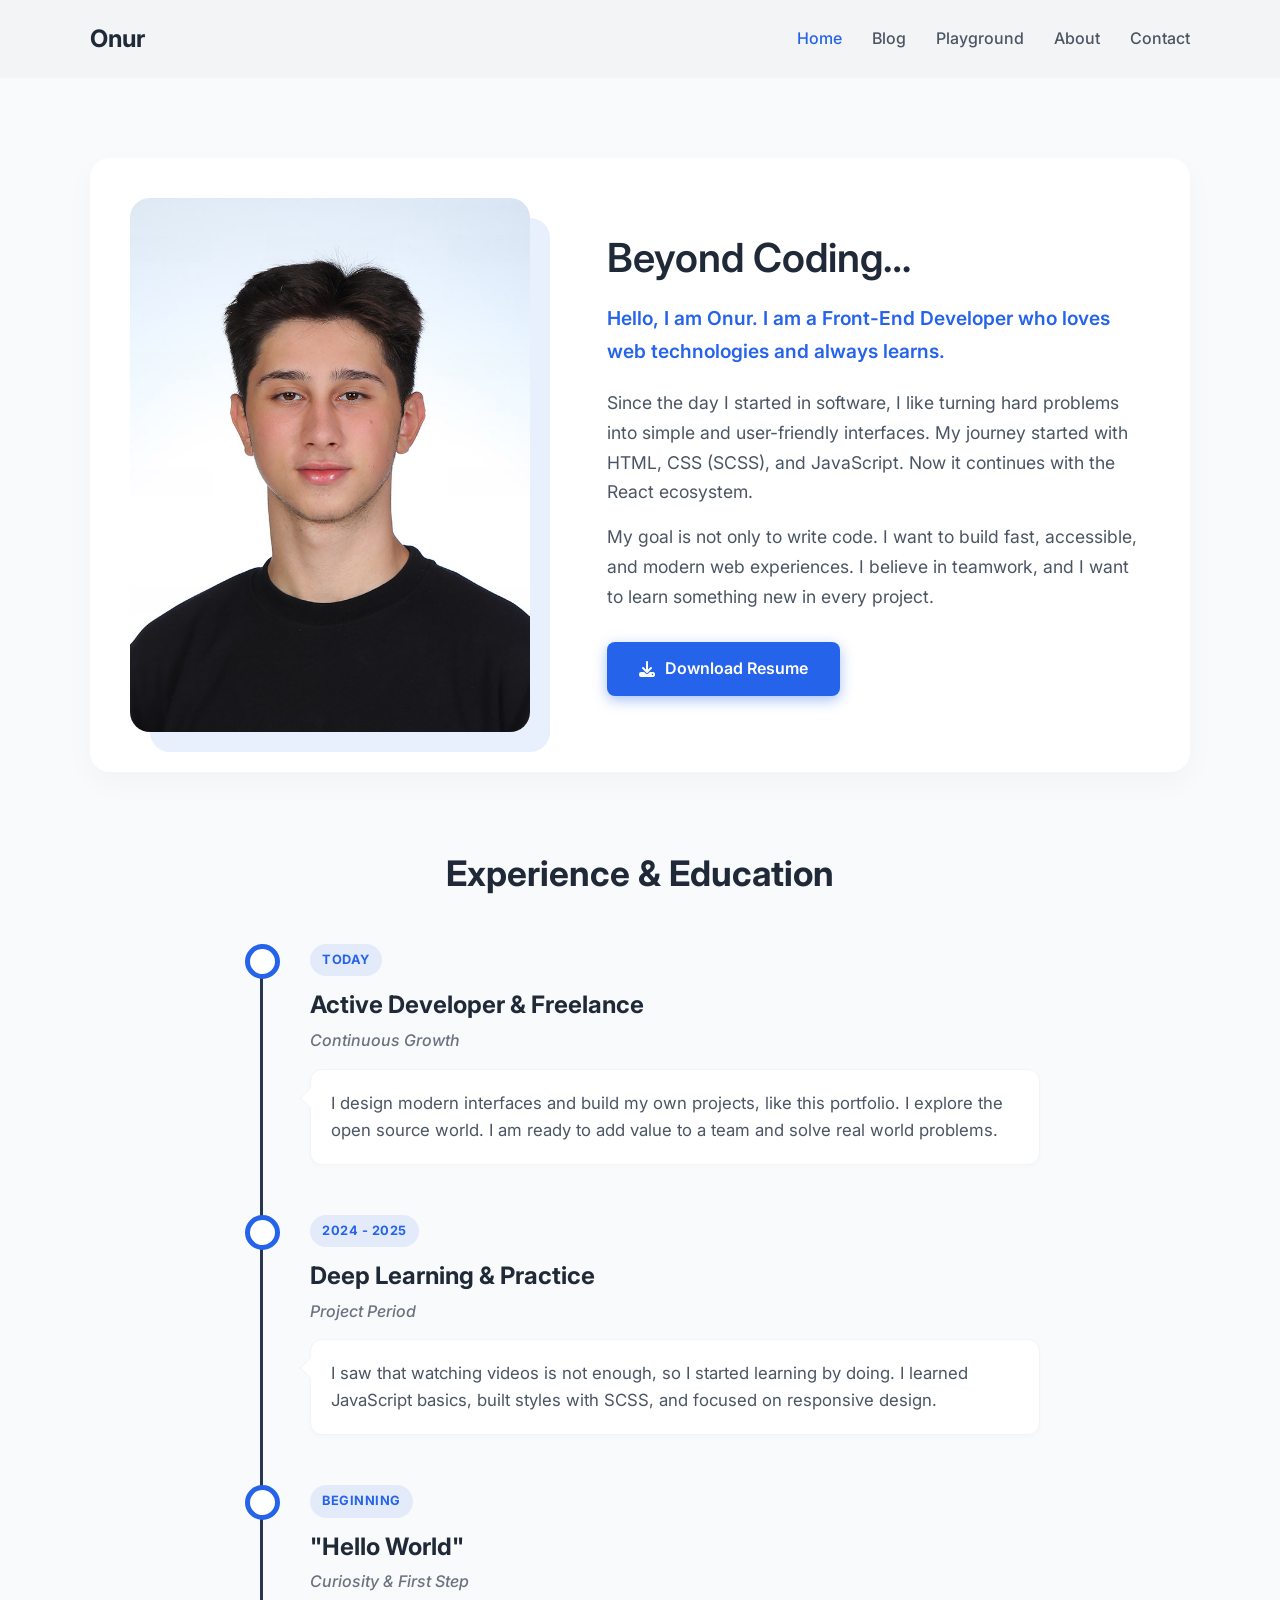
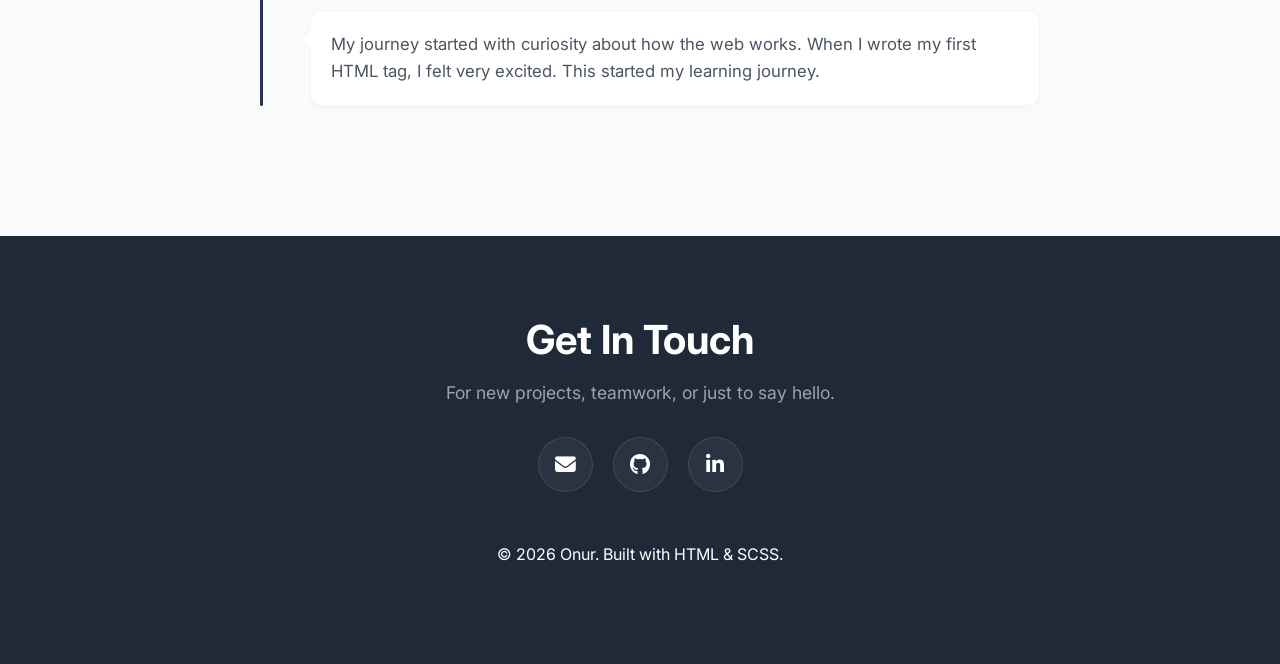
==== about.html @ 6a0124e7 "first commit" ====
<!DOCTYPE html>
<html lang="en">

<head>
    <meta charset="UTF-8" />
    <meta name="viewport" content="width=device-width, initial-scale=1.0" />
    <link rel="preconnect" href="https://fonts.googleapis.com" />
    <link rel="preconnect" href="https://fonts.gstatic.com" crossorigin />
    <link href="https://fonts.googleapis.com/css2?family=Inter:wght@300;400;600;700&display=swap" rel="stylesheet" />
    <link rel="stylesheet" href="https://cdnjs.cloudflare.com/ajax/libs/font-awesome/6.4.0/css/all.min.css" />
    <link rel="stylesheet" href="assets/css/style.css" />
    <title>About Me | Onur</title>
</head>

<body>
    <header class="header">
        <div class="container">
            <a href="#" class="logo">Onur</a>
            <nav class="navbar">
                <ul>
                    <li><a href="index.html" class="active">Home</a></li>
                    <li><a href="blog.html">Blog</a></li>
                    <li><a href="playground.html">Playground</a></li>
                    <li><a href="about.html">About</a></li>
                    <li><a href="contact.html">Contact</a></li>
                </ul>
            </nav>

            <div class="menu-toggle">
                <i class="fa-solid fa-bars"></i>
            </div>
        </div>
    </header>

    <section class="about-page">
        <div class="container">
            <div class="about-intro">
                <div class="about-img">
                    <img src="assets/images/meImages.jpeg" alt="Onur Profile">
                </div>
                <div class="about-bio">
                    <h1>Beyond Coding…</h1>
                    <p class="lead">Hello, I am Onur. I am a Front-End Developer who loves web technologies and always
                        learns.
                    </p>
                    <p>Since the day I started in software, I like turning hard problems into simple and user-friendly
                        interfaces.
                        My journey started with HTML, CSS (SCSS), and JavaScript. Now it continues with the React
                        ecosystem.
                    </p>
                    <p>My goal is not only to write code.
                        I want to build fast, accessible, and modern web experiences.
                        I believe in teamwork, and I want to learn something new in every project.</p>
                    <a href="#" class="btn btn-primary"><i class="fa-solid fa-download"></i> Download Resume</a>
                </div>
            </div>
        </div>

        <div class="timeline-section">
            <h2>Experience & Education</h2>
            <div class="timeline">
                <div class="timeline-item">
                    <span class="date">Today</span>
                    <h3>Active Developer & Freelance</h3>
                    <span class="company">Continuous Growth</span>
                    <p>
                        I design modern interfaces and build my own projects, like this portfolio.
                        I explore the open source world.
                        I am ready to add value to a team and solve real world problems.
                    </p>
                </div>
                <div class="timeline-item">
                    <span class="date">2024 - 2025</span>
                    <h3>Deep Learning & Practice</h3>
                    <span class="company">Project Period</span>
                    <p>
                        I saw that watching videos is not enough, so I started learning by doing.
                        I learned JavaScript basics, built styles with SCSS,
                        and focused on responsive design.
                    </p>
                </div>
                <div class="timeline-item">
                    <span class="date">Beginning</span>
                    <h3>"Hello World"</h3>
                    <span class="company">Curiosity & First Step</span>
                    <p>
                        My journey started with curiosity about how the web works.
                        When I wrote my first HTML tag, I felt very excited.
                        This started my learning journey.
                    </p>
                </div>
            </div>
        </div>
    </section>


    <footer class="footer">
        <div class="container">
            <div class="footer-content">
                <h2>Get In Touch</h2>
                <p>For new projects, teamwork, or just to say hello.</p>

                <div class="social-links">
                    <a href="mailto:onura6673@gmail.com" class="social-btn" aria-label="Email"><i
                            class="fa-solid fa-envelope"></i></a>
                    <a href="https://github.com/" target="_blank" class="social-btn" aria-label="GitHub"><i
                            class="fa-brands fa-github"></i></a>
                    <a href="https://linkedin.com/" target="_blank" class="social-btn" aria-label="LinkedIn"><i
                            class="fa-brands fa-linkedin-in"></i></a>
                </div>
            </div>

            <div class="copyright">
                <p>&copy; 2026 Onur. Built with HTML & SCSS.</p>
            </div>
        </div>
    </footer>

    <script type="module" src="assets/js/main.js"></script>
</body>

</html>
---- assets/css/style.css ----
* {
  margin: 0;
  padding: 0;
  -webkit-box-sizing: border-box;
          box-sizing: border-box;
}

html {
  scroll-behavior: smooth;
}

ul {
  list-style: none;
}

a {
  text-decoration: none;
  color: inherit;
}

img {
  max-width: 100%;
  display: block;
}

body {
  font-family: "Inter", sans-serif;
  color: #4B5563;
  background-color: #F3F4F6;
  line-height: 1.6;
}

h1, h2, h3 {
  color: #1F2937;
  font-weight: 700;
  line-height: 1.2;
  margin-bottom: 1rem;
}

p {
  margin-bottom: 1rem;
}

.container {
  max-width: 1140px;
  margin: 0 auto;
  padding: 0 20px;
  width: 100%;
}

.btn {
  display: inline-block;
  padding: 12px 30px;
  border-radius: 8px;
  font-weight: 600;
  -webkit-transition: all 0.3s ease;
  transition: all 0.3s ease;
  cursor: pointer;
  border: 2px solid transparent;
}

.btn-primary {
  background-color: #2563EB;
  color: #FFFFFF;
  -webkit-box-shadow: 0 4px 14px rgba(37, 99, 235, 0.4);
          box-shadow: 0 4px 14px rgba(37, 99, 235, 0.4);
}
.btn-primary:hover {
  background-color: rgb(18.5714285714, 76.1428571429, 202.4285714286);
  -webkit-transform: translateY(-2px);
          transform: translateY(-2px);
}

.btn-outline {
  background-color: transparent;
  border-color: #EA580C;
  color: #EA580C;
}
.btn-outline:hover {
  background-color: #EA580C;
  color: #FFFFFF;
}

.badge-container {
  display: -webkit-box;
  display: -ms-flexbox;
  display: flex;
  -ms-flex-wrap: wrap;
      flex-wrap: wrap;
  gap: 15px;
  margin-top: 20px;
}

.badge {
  display: -webkit-inline-box;
  display: -ms-inline-flexbox;
  display: inline-flex;
  -webkit-box-align: center;
      -ms-flex-align: center;
          align-items: center;
  gap: 8px;
  padding: 10px 20px;
  background-color: #FFFFFF;
  border: 1px solid #e5e7eb;
  border-radius: 50px;
  font-size: 0.9rem;
  font-weight: 600;
  color: #4B5563;
  -webkit-box-shadow: 0 2px 5px rgba(0, 0, 0, 0.05);
          box-shadow: 0 2px 5px rgba(0, 0, 0, 0.05);
  -webkit-transition: transofrm 0.2s;
  transition: transofrm 0.2s;
}
.badge i {
  font-size: 1.1rem;
}
.badge:hover {
  -webkit-transform: translateY(-3px);
          transform: translateY(-3px);
}

.card {
  background-color: #FFFFFF;
  border-radius: 12px;
  padding: 25px;
  -webkit-box-shadow: 0 4px 6px rgba(0, 0, 0, 0.05);
          box-shadow: 0 4px 6px rgba(0, 0, 0, 0.05);
  -webkit-transition: -webkit-transform 0.3s ease, -webkit-box-shadow 0.3s ease;
  transition: -webkit-transform 0.3s ease, -webkit-box-shadow 0.3s ease;
  transition: transform 0.3s ease, box-shadow 0.3s ease;
  transition: transform 0.3s ease, box-shadow 0.3s ease, -webkit-transform 0.3s ease, -webkit-box-shadow 0.3s ease;
  border: 1px solid #f3f4f6;
}
.card:hover {
  -webkit-transform: translateY(-5px);
          transform: translateY(-5px);
  -webkit-box-shadow: 0 10px 20px rgba(0, 0, 0, 0.1);
          box-shadow: 0 10px 20px rgba(0, 0, 0, 0.1);
}
.card h3 {
  font-size: 1.25rem;
  margin-bottom: 10px;
  color: #1F2937;
}
.card p {
  font-size: 0.95rem;
  color: #4B5563;
  margin-bottom: 20px;
  line-height: 1.5;
}
.card .card-footer {
  display: -webkit-box;
  display: -ms-flexbox;
  display: flex;
  -webkit-box-pack: justify;
      -ms-flex-pack: justify;
          justify-content: space-between;
  -webkit-box-align: center;
      -ms-flex-align: center;
          align-items: center;
  margin-top: 20px;
  border-top: 2px solid #f3f4f6;
  padding-top: 15px;
}
.card .card-footer .tech-stack {
  font-size: 0.85rem;
  color: #4B5563;
  font-weight: 600;
}
.card .card-footer .tech-stack i {
  margin-right: 5px;
  font-size: 1rem;
}
.card .card-footer .actions {
  display: -webkit-box;
  display: -ms-flexbox;
  display: flex;
  gap: 10px;
}

.header {
  padding: 20px 0;
  background-color: transparent;
  position: relative;
  z-index: 100;
}
.header .container {
  display: -webkit-box;
  display: -ms-flexbox;
  display: flex;
  -webkit-box-pack: justify;
      -ms-flex-pack: justify;
          justify-content: space-between;
  -webkit-box-align: center;
      -ms-flex-align: center;
          align-items: center;
}
.header .container .logo {
  font-size: 1.5rem;
  font-weight: bold;
  color: #1F2937;
  z-index: 101;
}
.header .container .navbar ul {
  display: -webkit-box;
  display: -ms-flexbox;
  display: flex;
  gap: 30px;
}
.header .container .navbar a {
  font-size: 1rem;
  font-weight: 500;
  color: #4B5563;
  -webkit-transition: color 0.3s;
  transition: color 0.3s;
}
.header .container .navbar a:hover, .header .container .navbar a.active {
  color: #2563EB;
}
.header .menu-toggle {
  display: none;
  cursor: pointer;
  font-size: 1.5rem;
  color: #1F2937;
  z-index: 101;
}
@media (max-width: 768px) {
  .header .menu-toggle {
    display: block;
  }
  .header .navbar ul {
    position: fixed;
    top: 0;
    right: -100%;
    width: 70%;
    height: 100vh;
    background-color: #FFFFFF;
    -webkit-box-orient: vertical;
    -webkit-box-direction: normal;
        -ms-flex-direction: column;
            flex-direction: column;
    -webkit-box-pack: center;
        -ms-flex-pack: center;
            justify-content: center;
    -webkit-box-align: center;
        -ms-flex-align: center;
            align-items: center;
    gap: 50px;
    gap: 50px;
    -webkit-box-shadow: -5px 0 15px rgba(0, 0, 0, 0.1);
            box-shadow: -5px 0 15px rgba(0, 0, 0, 0.1);
    -webkit-transition: right 0.4s ease;
    transition: right 0.4s ease;
    z-index: 99;
  }
  .header .navbar.active ul {
    right: 0;
  }
}

.hero {
  padding: 80px 0;
}
.hero .container {
  display: -webkit-box;
  display: -ms-flexbox;
  display: flex;
  -webkit-box-align: center;
      -ms-flex-align: center;
          align-items: center;
  -webkit-box-pack: justify;
      -ms-flex-pack: justify;
          justify-content: space-between;
  gap: 50px;
}
@media (max-width: 768px) {
  .hero .container {
    -webkit-box-orient: vertical;
    -webkit-box-direction: reverse;
        -ms-flex-direction: column-reverse;
            flex-direction: column-reverse;
    gap: 30px;
    padding-top: 40px;
  }
}
.hero .container .hero-content {
  -webkit-box-flex: 1;
      -ms-flex: 1;
          flex: 1;
}
.hero .container .hero-content h1 {
  font-size: 3rem;
  line-height: 1.2;
  margin-bottom: 20px;
  font-weight: 800;
}
.hero .container .hero-content h1 .text-gradient {
  background: -webkit-gradient(linear, left top, right top, from(#bc13fe), to(#00dbde));
  background: linear-gradient(to right, #bc13fe 0%, #00dbde 100%);
  -webkit-background-clip: text;
  background-clip: text;
  -webkit-text-fill-color: transparent;
  color: transparent;
  display: inline-block;
}
@media (max-width: 768px) {
  .hero .container .hero-content h1 {
    text-align: center;
  }
}
.hero .container .hero-content h1 .highlight {
  color: #2563EB;
  font-size: 0.7em;
  display: block;
}
.hero .container .hero-content .description {
  font-size: 1.1rem;
  color: #4B5563;
  margin-bottom: 30px;
  max-width: 500px;
}
@media (max-width: 768px) {
  .hero .container .hero-content .description {
    text-align: center;
  }
}
.hero .container .hero-content .hero-buttons {
  display: -webkit-box;
  display: -ms-flexbox;
  display: flex;
  gap: 20px;
}
@media (max-width: 768px) {
  .hero .container .hero-content .hero-buttons {
    -webkit-box-pack: center;
        -ms-flex-pack: center;
            justify-content: center;
  }
}
.hero .container .hero-image {
  -webkit-box-flex: 1;
      -ms-flex: 1;
          flex: 1;
}
.hero .container .hero-image img {
  width: 100%;
  max-width: 600px;
  -webkit-animation: float 3s ease-in-out infinite;
          animation: float 3s ease-in-out infinite;
}
@media (max-width: 768px) {
  .hero .container .hero-image {
    width: 80%;
    max-width: 400px;
  }
}

@-webkit-keyframes float {
  0% {
    -webkit-transform: translateY(0px);
            transform: translateY(0px);
  }
  50% {
    -webkit-transform: translateY(-20px);
            transform: translateY(-20px);
  }
  100% {
    -webkit-transform: translateY(0px);
            transform: translateY(0px);
  }
}

@keyframes float {
  0% {
    -webkit-transform: translateY(0px);
            transform: translateY(0px);
  }
  50% {
    -webkit-transform: translateY(-20px);
            transform: translateY(-20px);
  }
  100% {
    -webkit-transform: translateY(0px);
            transform: translateY(0px);
  }
}
.about {
  padding: 60px 0;
  background-color: #FFFFFF;
}
.about h2 {
  font-size: 2rem;
  margin-bottom: 20px;
}
.about .about-text {
  font-size: 1.1rem;
  color: #4B5563;
  max-width: 700px;
  margin-bottom: 30px;
}

.blog {
  padding: 60px 0;
}
.blog h2 {
  font-size: 2rem;
  margin-bottom: 40px;
  color: #1F2937;
}
.blog .blog-grid {
  display: grid;
  grid-template-columns: repeat(auto-fit, minmax(300px, 1fr));
  gap: 10px;
}
.blog .blog-grid .blog-footer {
  display: -webkit-box;
  display: -ms-flexbox;
  display: flex;
  -webkit-box-pack: justify;
      -ms-flex-pack: justify;
          justify-content: space-between;
  -webkit-box-align: center;
      -ms-flex-align: center;
          align-items: center;
  margin-top: 20px;
  padding-top: 15px;
  border-top: 1px solid #F3F4F6;
}
.blog .blog-grid .blog-footer .date-badge {
  font-size: 0.75;
  font-weight: 700;
  letter-spacing: 0.5;
  padding: 5px 15px;
  border-radius: 4px;
  color: #FFFFFF;
}
.blog .blog-grid .blog-footer .date-badge.cyan {
  background-image: linear-gradient(135deg, #2563EB 0%, #06B6D4 100%);
  -webkit-box-shadow: 0 4px 10px rgba(6, 182, 212, 0.3);
          box-shadow: 0 4px 10px rgba(6, 182, 212, 0.3);
}
.blog .blog-grid .blog-footer .date-badge.orange {
  background-image: linear-gradient(135deg, #F59E0B 0%, #EC4899 100%);
  -webkit-box-shadow: 0 4px 10px rgba(236, 72, 153, 0.3);
          box-shadow: 0 4px 10px rgba(236, 72, 153, 0.3);
}
.blog .blog-grid .blog-footer .date-badge.teal {
  background-image: linear-gradient(135deg, #10B981 0%, #3B82F6 100%);
  -webkit-box-shadow: 0 4px 10px rgba(16, 185, 129, 0.3);
          box-shadow: 0 4px 10px rgba(16, 185, 129, 0.3);
}
.blog .blog-grid .blog-footer .date-badge:hover {
  -webkit-filter: brightness(1.2);
          filter: brightness(1.2);
}
.blog .blog-grid .blog-footer .read-more {
  font-size: 0.9;
  font-weight: 600;
  color: #4B5563;
  display: -webkit-box;
  display: -ms-flexbox;
  display: flex;
  -webkit-box-align: center;
      -ms-flex-align: center;
          align-items: center;
  -webkit-transition: all 0.3 ease;
  transition: all 0.3 ease;
}
.blog .blog-grid .blog-footer .read-more i {
  margin-left: 6px;
  font-size: 0.8rem;
  -webkit-transition: -webkit-transform 0.3s ease;
  transition: -webkit-transform 0.3s ease;
  transition: transform 0.3s ease;
  transition: transform 0.3s ease, -webkit-transform 0.3s ease;
}
.blog .blog-grid .blog-footer .read-more:hover {
  color: #2563EB;
}
.blog .blog-grid .blog-footer .read-more:hover i {
  -webkit-transform: translateX(5px);
          transform: translateX(5px);
}
@media (max-width: 1044px) {
  .blog .blog-grid {
    grid-template-columns: 1fr;
    margin-right: 20px;
    margin-left: 20px;
  }
  .blog h2 {
    margin-left: 20px;
  }
}

.footer {
  background-color: #1F2937;
  color: #FFFFFF;
  padding: 80px 0;
  text-align: center;
  margin-top: auto;
}
.footer .footer-content {
  margin-bottom: 50px;
}
.footer .footer-content h2 {
  color: #FFFFFF;
  font-size: 2.5rem;
  margin-bottom: 15px;
}
.footer .footer-content p {
  color: #9ca3af;
  font-size: 1.1rem;
  max-width: 500px;
  margin: 0 auto 30px;
}
.footer .social-links {
  display: -webkit-box;
  display: -ms-flexbox;
  display: flex;
  -webkit-box-pack: center;
      -ms-flex-pack: center;
          justify-content: center;
  gap: 20px;
}
.footer .social-links .social-btn {
  display: -webkit-box;
  display: -ms-flexbox;
  display: flex;
  -webkit-box-pack: center;
      -ms-flex-pack: center;
          justify-content: center;
  -webkit-box-align: center;
      -ms-flex-align: center;
          align-items: center;
  width: 55px;
  height: 55px;
  background-color: rgba(255, 255, 255, 0.05);
  border-radius: 50%;
  color: #FFFFFF;
  font-size: 1.3rem;
  -webkit-transition: all 0.3s cubic-bezier(0.175, 0.885, 0.32, 1.275);
  transition: all 0.3s cubic-bezier(0.175, 0.885, 0.32, 1.275);
  border: 1px solid rgba(255, 255, 255, 0.1);
}
.footer .social-links .social-btn:hover {
  background-color: #FFFFFF;
  color: #1F2937;
  -webkit-transform: translateY(-5px) scale(1.1);
          transform: translateY(-5px) scale(1.1);
  -webkit-box-shadow: 0 10px 20px rgba(0, 0, 0, 0.2);
          box-shadow: 0 10px 20px rgba(0, 0, 0, 0.2);
}

.contact-page {
  padding: 80px 0;
  min-height: 80vh;
  display: -webkit-box;
  display: -ms-flexbox;
  display: flex;
  -webkit-box-align: center;
      -ms-flex-align: center;
          align-items: center;
}
.contact-page .container .contact-wrapper {
  display: -webkit-box;
  display: -ms-flexbox;
  display: flex;
  gap: 60px;
  background-color: #FFFFFF;
  padding: 50px;
  border-radius: 20px;
  -webkit-box-shadow: 0 10px 30px rgba(0, 0, 0, 0.05);
          box-shadow: 0 10px 30px rgba(0, 0, 0, 0.05);
}
@media (max-width: 768px) {
  .contact-page .container .contact-wrapper {
    -webkit-box-orient: vertical;
    -webkit-box-direction: normal;
        -ms-flex-direction: column;
            flex-direction: column;
    padding: 30px;
    gap: 40px;
  }
}
.contact-page .container .contact-wrapper .contact-info {
  -webkit-box-flex: 1;
      -ms-flex: 1;
          flex: 1;
}
.contact-page .container .contact-wrapper .contact-info h1 {
  font-size: 2.5rem;
  color: #1F2937;
  margin-bottom: 20px;
}
.contact-page .container .contact-wrapper .contact-info p {
  font-size: 1.1rem;
  color: #4B5563;
  margin-bottom: 40px;
}
.contact-page .container .contact-wrapper .contact-info .info-item {
  display: -webkit-box;
  display: -ms-flexbox;
  display: flex;
  -webkit-box-align: center;
      -ms-flex-align: center;
          align-items: center;
  gap: 15px;
  margin-bottom: 20px;
  font-weight: 600;
  color: #1F2937;
}
.contact-page .container .contact-wrapper .contact-info .info-item i {
  font-size: 1.2rem;
  color: #2563EB;
  width: 40px;
  height: 40px;
  background-color: rgba(37, 99, 235, 0.1);
  display: -webkit-box;
  display: -ms-flexbox;
  display: flex;
  -webkit-box-pack: center;
      -ms-flex-pack: center;
          justify-content: center;
  -webkit-box-align: center;
      -ms-flex-align: center;
          align-items: center;
  border-radius: 50%;
}
.contact-page .container .contact-wrapper .contact-form {
  -webkit-box-flex: 1.2;
      -ms-flex: 1.2;
          flex: 1.2;
}
.contact-page .container .contact-wrapper .contact-form .form-group {
  margin-bottom: 20px;
}
.contact-page .container .contact-wrapper .contact-form .form-group label {
  display: block;
  margin-bottom: 8px;
  color: #1F2937;
  font-size: 0.9rem;
  font-weight: 600;
}
.contact-page .container .contact-wrapper .contact-form .form-group input {
  width: 90%;
  padding: 12px 15px;
  border-radius: 8px;
  border: 2px solid #e5e7eb;
  font-family: "Inter", sans-serif;
  font-size: 1rem;
  -webkit-transition: all 0.3s ease;
  transition: all 0.3s ease;
  background-color: #f9fafb;
}
.contact-page .container .contact-wrapper .contact-form .form-group input:focus {
  border-color: #2563EB;
  outline: none;
  background-color: #FFFFFF;
}
.contact-page .container .contact-wrapper .contact-form .form-group textarea {
  max-width: 400px;
  border: 1px solid #e5e7eb;
  max-height: 200px;
  padding: 10px;
  font-family: "Inter", sans-serif;
  border-radius: 10px;
}
.contact-page .container .contact-wrapper .contact-form .button {
  width: 100%;
  -webkit-box-pack: center;
      -ms-flex-pack: center;
          justify-content: center;
}

.about-page {
  padding: 80px 0;
  background-color: #f9fafb;
}
.about-page .about-intro {
  display: -webkit-box;
  display: -ms-flexbox;
  display: flex;
  -webkit-box-align: center;
      -ms-flex-align: center;
          align-items: center;
  gap: 60px;
  margin-bottom: 80px;
  background-color: #FFFFFF;
  padding: 40px;
  border-radius: 20px;
  -webkit-box-shadow: 0 10px 30px rgba(0, 0, 0, 0.03);
          box-shadow: 0 10px 30px rgba(0, 0, 0, 0.03);
}
@media (max-width: 768px) {
  .about-page .about-intro {
    -webkit-box-orient: vertical;
    -webkit-box-direction: normal;
        -ms-flex-direction: column;
            flex-direction: column;
    text-align: center;
    gap: 30px;
    padding: 30px;
  }
}
.about-page .about-intro .about-img {
  -webkit-box-flex: 1;
      -ms-flex: 1;
          flex: 1;
}
.about-page .about-intro .about-img img {
  width: 100%;
  max-width: 400px;
  border-radius: 20px;
  -webkit-box-shadow: 20px 20px 0px rgba(37, 99, 235, 0.1);
          box-shadow: 20px 20px 0px rgba(37, 99, 235, 0.1);
  -webkit-transition: -webkit-transform 0.3s ease;
  transition: -webkit-transform 0.3s ease;
  transition: transform 0.3s ease;
  transition: transform 0.3s ease, -webkit-transform 0.3s ease;
}
.about-page .about-intro .about-img img:hover {
  -webkit-transform: scale(1.02);
          transform: scale(1.02);
}
.about-page .about-intro .about-bio {
  -webkit-box-flex: 1.3;
      -ms-flex: 1.3;
          flex: 1.3;
}
.about-page .about-intro .about-bio h1 {
  font-size: 2.5rem;
  margin-bottom: 20px;
  color: #1F2937;
  font-weight: 600;
}
.about-page .about-intro .about-bio .lead {
  font-size: 1.2rem;
  font-weight: 600;
  color: #2563EB;
  margin-bottom: 20px;
  display: block;
}
.about-page .about-intro .about-bio p {
  font-size: 1.1rem;
  line-height: 1.7;
  color: #4B5563;
  margin-bottom: 15px;
}
.about-page .about-intro .about-bio .btn {
  margin-top: 15px;
  display: -webkit-inline-box;
  display: -ms-inline-flexbox;
  display: inline-flex;
  -webkit-box-align: center;
      -ms-flex-align: center;
          align-items: center;
  gap: 10px;
}
.about-page .timeline-section {
  max-width: 800px;
  margin: 0 auto;
}
.about-page .timeline-section h2 {
  font-size: 2.2rem;
  margin-bottom: 50px;
  text-align: center;
  color: #1F2937;
  font-weight: 700;
}
.about-page .timeline-section .timeline {
  position: relative;
}
.about-page .timeline-section .timeline::after {
  content: "";
  position: absolute;
  width: 3px;
  background-color: #293652;
  top: 0;
  bottom: 0;
  left: 20px;
  border-radius: 3px;
}
.about-page .timeline-section .timeline .timeline-item {
  position: relative;
  padding-left: 70px;
  margin-bottom: 50px;
}
.about-page .timeline-section .timeline .timeline-item::before {
  content: "";
  position: absolute;
  left: 5px;
  top: 0px;
  width: 25px;
  height: 25px;
  border-radius: 50%;
  background-color: #FFFFFF;
  border: 5px solid #2563EB;
  z-index: 2;
  -webkit-transition: all 0.3s ease;
  transition: all 0.3s ease;
}
.about-page .timeline-section .timeline .timeline-item:hover::before {
  background-color: #2563EB;
  -webkit-box-shadow: 0 0 0 5px rgba(37, 99, 235, 0.2);
          box-shadow: 0 0 0 5px rgba(37, 99, 235, 0.2);
}
.about-page .timeline-section .timeline .timeline-item .date {
  display: inline-block;
  background-color: rgba(37, 99, 235, 0.1);
  color: #2563EB;
  padding: 6px 12px;
  border-radius: 20px;
  margin-bottom: 15px;
  font-size: 0.8rem;
  font-weight: 700;
  text-transform: uppercase;
  letter-spacing: 0.5px;
}
.about-page .timeline-section .timeline .timeline-item h3 {
  font-size: 1.5rem;
  margin-bottom: 8px;
  color: #1F2937;
  font-weight: 700;
}
.about-page .timeline-section .timeline .timeline-item .company {
  display: block;
  font-size: 1rem;
  color: #6b7280;
  font-weight: 500;
  margin-bottom: 15px;
  font-style: italic;
}
.about-page .timeline-section .timeline .timeline-item p {
  color: #4B5563;
  font-size: 1.05rem;
  line-height: 1.6;
  background-color: #FFFFFF;
  padding: 20px;
  border-radius: 12px;
  border: 1px solid #f3f4f6;
  -webkit-box-shadow: 0 2px 5px rgba(0, 0, 0, 0.02);
          box-shadow: 0 2px 5px rgba(0, 0, 0, 0.02);
  position: relative;
}
.about-page .timeline-section .timeline .timeline-item p::after {
  content: "";
  position: absolute;
  top: 20px;
  left: -8px;
  width: 15px;
  height: 15px;
  background-color: #FFFFFF;
  border-left: 1px solid #f3f4f6;
  border-bottom: 1px solid #f3f4f6;
  -webkit-transform: rotate(45deg);
          transform: rotate(45deg);
}
@media (max-width: 815px) {
  .about-page .timeline-section .timeline .timeline-item p {
    margin-right: 10px;
  }
}

.blog-details {
  padding-bottom: 50px;
}
.blog-details .post-header {
  background-color: #f9fafb;
  padding: 60px 0;
  text-align: center;
  margin-bottom: 50px;
  border-bottom: 1px solid #35373b;
}
.blog-details .post-header .container .date-badge {
  display: inline-block;
  font-size: 0.75rem;
  font-weight: 800;
  text-transform: uppercase;
  letter-spacing: 1px;
  padding: 6px 14px;
  border-radius: 20px;
  color: #FFFFFF;
  margin-bottom: 20px;
  -webkit-box-shadow: 0 4px 10px rgba(0, 0, 0, 0.1);
          box-shadow: 0 4px 10px rgba(0, 0, 0, 0.1);
}
.blog-details .post-header .container .date-badge.cyan {
  background-image: linear-gradient(135deg, #2563EB 0%, #06B6D4 100%);
}
.blog-details .post-header .container .date-badge.orange {
  background-image: linear-gradient(135deg, #F59E0B 0%, #EC4899 100%);
}
.blog-details .post-header .container .date-badge.teal {
  background-image: linear-gradient(135deg, #10B981 0%, #3B82F6 100%);
}
.blog-details .post-header .container h1 {
  font-size: 2.5rem;
  color: #1F2937;
  max-width: 800px;
  margin: 0 auto 15px;
  line-height: 1.3;
  font-weight: 800;
}
@media (max-width: 576px) {
  .blog-details .post-header .container h1 {
    font-size: 1.8rem;
  }
}
.blog-details .post-header .container .meta-info {
  color: #6b7280;
  font-size: 0.95rem;
}
.blog-details .post-header .container .meta-info span {
  margin: 0 10px;
}
.blog-details .post-header .container .meta-info span i {
  margin-right: 6px;
  color: #2563EB;
}
.blog-details .post-body {
  max-width: 750px;
  margin: 0 auto;
}
.blog-details .post-body .featured-image {
  width: 100%;
  height: auto;
  max-height: 300px;
  -o-object-fit: contain;
     object-fit: contain;
  background-color: #fff0f6;
  border-radius: 16px;
  margin-bottom: 40px;
  padding: 20px;
  border: 1px solid #fce7f3;
}
.blog-details .post-body p {
  font-size: 1.15rem;
  line-height: 1.8;
  color: #4B5563;
  margin-bottom: 25px;
}
.blog-details .post-body p.lead {
  font-size: 1.35rem;
  font-weight: 500;
  color: #1F2937;
  margin-bottom: 35px;
}
.blog-details .post-body h2 {
  font-size: 1.8rem;
  color: #1F2937;
  margin-top: 50px;
  margin-bottom: 20px;
  font-weight: 700;
}
.blog-details .post-body h3 {
  font-size: 1.4rem;
  color: #1F2937;
  margin-top: 40px;
  margin-bottom: 15px;
  font-weight: 600;
}
.blog-details .post-body .code-block {
  background-color: #1e293b;
  border-radius: 12px;
  margin: 30px 0;
  overflow: hidden;
  border: 1px solid #334155;
  -webkit-box-shadow: 0 10px 25px rgba(0, 0, 0, 0.15);
          box-shadow: 0 10px 25px rgba(0, 0, 0, 0.15);
}
.blog-details .post-body .code-block .code-header {
  background-color: #0f172a;
  color: #94a3b8;
  padding: 12px 20px;
  font-size: 0.85rem;
  font-family: "Fira Code", monospace;
  border-bottom: 1px solid #334155;
  font-weight: 600;
  display: -webkit-box;
  display: -ms-flexbox;
  display: flex;
  -webkit-box-align: center;
      -ms-flex-align: center;
          align-items: center;
}
.blog-details .post-body .code-block::before {
  content: "SCSS";
  display: inline-block;
  background-color: #cf649a;
  color: white;
  font-size: 0.7rem;
  padding: 3px 7px;
  border-radius: 4px;
  margin: 8px 8px;
}
.blog-details .post-body .code-block .code-content {
  padding: 25px;
  overflow-x: hidden;
}
.blog-details .post-body .code-block .code-content p {
  color: #e2e8f0;
  margin: 0;
  font-family: "Fira Code", monospace;
  font-size: 0.95rem;
  line-height: 1.7;
  white-space: nowrap;
}
.blog-details .post-body .code-block .code-content .comment {
  color: #6a9955;
  font-style: italic;
}
.blog-details .post-body .code-block .code-content .variable {
  color: #9cdcfe;
}
.blog-details .post-body .code-block .code-content .hex {
  color: #ce9178;
}
.blog-details .post-body .code-block .code-content .selector {
  color: #d7ba7d;
}
.blog-details .post-body .code-block .code-content .property {
  color: #9cdcfe;
}
.blog-details .post-body blockquote {
  background-color: rgba(37, 99, 235, 0.05);
  border-left: 5px solid #2563EB;
  margin: 40px 0;
  padding: 30px;
  font-size: 1.25rem;
  font-style: italic;
  color: #1F2937;
  border-radius: 0 12px 12px 0;
}
.blog-details .post-body .post-footer {
  margin-top: 60px;
  padding-top: 30px;
  border-top: 1px solid #e5e7eb;
}
.blog-details .post-body .post-footer .btn-back {
  display: -webkit-inline-box;
  display: -ms-inline-flexbox;
  display: inline-flex;
  -webkit-box-align: center;
      -ms-flex-align: center;
          align-items: center;
  gap: 10px;
  font-weight: 600;
  color: #4B5563;
  -webkit-transition: color 0.3s;
  transition: color 0.3s;
}
.blog-details .post-body .post-footer .btn-back:hover {
  color: #2563EB;
}
.blog-details .post-body .post-footer .btn-back:hover i {
  -webkit-transform: translateX(-5px);
          transform: translateX(-5px);
}
.blog-details .post-body .post-footer .btn-back i {
  -webkit-transition: -webkit-transform 0.3s;
  transition: -webkit-transform 0.3s;
  transition: transform 0.3s;
  transition: transform 0.3s, -webkit-transform 0.3s;
}

.pg-playground-container {
  max-width: 1000px;
  margin: 80px auto;
  padding: 0 20px;
  text-align: center;
  font-family: sans-serif;
}
.pg-playground-container .pg-title {
  font-size: 2.5rem;
  color: #2c3e50;
  margin-bottom: 10px;
  font-weight: 800;
  border: none;
}
.pg-playground-container .pg-description {
  color: #7f8c8d;
  margin-bottom: 40px;
}

.pg-game-board {
  display: grid;
  grid-template-columns: repeat(4, 1fr);
  gap: 15px;
  max-width: 600px;
  margin: 0 auto;
  -webkit-perspective: 1000px;
          perspective: 1000px;
}
@media (max-width: 500px) {
  .pg-game-board {
    grid-template-columns: repeat(3, 1fr);
  }
}

.pg-card {
  height: 140px;
  position: relative;
  cursor: pointer;
  -webkit-transform-style: preserve-3d;
          transform-style: preserve-3d;
  -webkit-transition: -webkit-transform 0.6s cubic-bezier(0.4, 0, 0.2, 1);
  transition: -webkit-transform 0.6s cubic-bezier(0.4, 0, 0.2, 1);
  transition: transform 0.6s cubic-bezier(0.4, 0, 0.2, 1);
  transition: transform 0.6s cubic-bezier(0.4, 0, 0.2, 1), -webkit-transform 0.6s cubic-bezier(0.4, 0, 0.2, 1);
  background: transparent !important;
  border: none !important;
  -webkit-box-shadow: none !important;
          box-shadow: none !important;
  padding: 0 !important;
}
.pg-card.is-flipped {
  -webkit-transform: rotateY(180deg);
          transform: rotateY(180deg);
}
.pg-card .pg-card-front,
.pg-card .pg-card-back {
  position: absolute;
  width: 100%;
  height: 100%;
  -webkit-backface-visibility: hidden;
          backface-visibility: hidden;
  display: -webkit-box;
  display: -ms-flexbox;
  display: flex;
  -webkit-box-align: center;
      -ms-flex-align: center;
          align-items: center;
  -webkit-box-pack: center;
      -ms-flex-pack: center;
          justify-content: center;
  border-radius: 12px;
  -webkit-box-shadow: 0 4px 10px rgba(0, 0, 0, 0.1);
          box-shadow: 0 4px 10px rgba(0, 0, 0, 0.1);
}
.pg-card .pg-card-front {
  background-color: #ffffff;
  color: #3498db;
  -webkit-transform: rotateY(180deg);
          transform: rotateY(180deg);
  font-size: 2.5rem;
  border: 2px solid #3498db;
}
.pg-card .pg-card-back {
  background-color: #2c3e50;
  color: #ffffff;
  font-size: 2rem;
  background-image: linear-gradient(135deg, #2c3e50 0%, rgb(64.5451612903, 90.95, 117.3548387097) 100%);
}
.pg-card .pg-card-back::after {
  content: "?";
  opacity: 0.3;
}

.pg-game-info {
  margin-top: 40px;
  display: -webkit-box;
  display: -ms-flexbox;
  display: flex;
  -webkit-box-orient: vertical;
  -webkit-box-direction: normal;
      -ms-flex-direction: column;
          flex-direction: column;
  -webkit-box-align: center;
      -ms-flex-align: center;
          align-items: center;
  gap: 20px;
}
.pg-game-info #pg-lives-display {
  font-size: 1.4rem;
  font-weight: bold;
  color: #2c3e50;
  padding: 10px 25px;
  background: rgb(234.7, 244.7, 251.4);
  border-radius: 50px;
  border: 2px solid #3498db;
}
.pg-game-info #pg-reset-button {
  padding: 12px 30px;
  background-color: #e74c3c;
  color: white;
  border: none;
  border-radius: 50px;
  font-weight: bold;
  cursor: pointer;
  text-transform: uppercase;
  -webkit-transition: 0.3s;
  transition: 0.3s;
}
.pg-game-info #pg-reset-button:hover {
  background-color: rgb(220.2431506849, 45.1780821918, 27.1068493151);
  -webkit-transform: translateY(-2px);
          transform: translateY(-2px);
}/*# sourceMappingURL=style.css.map */
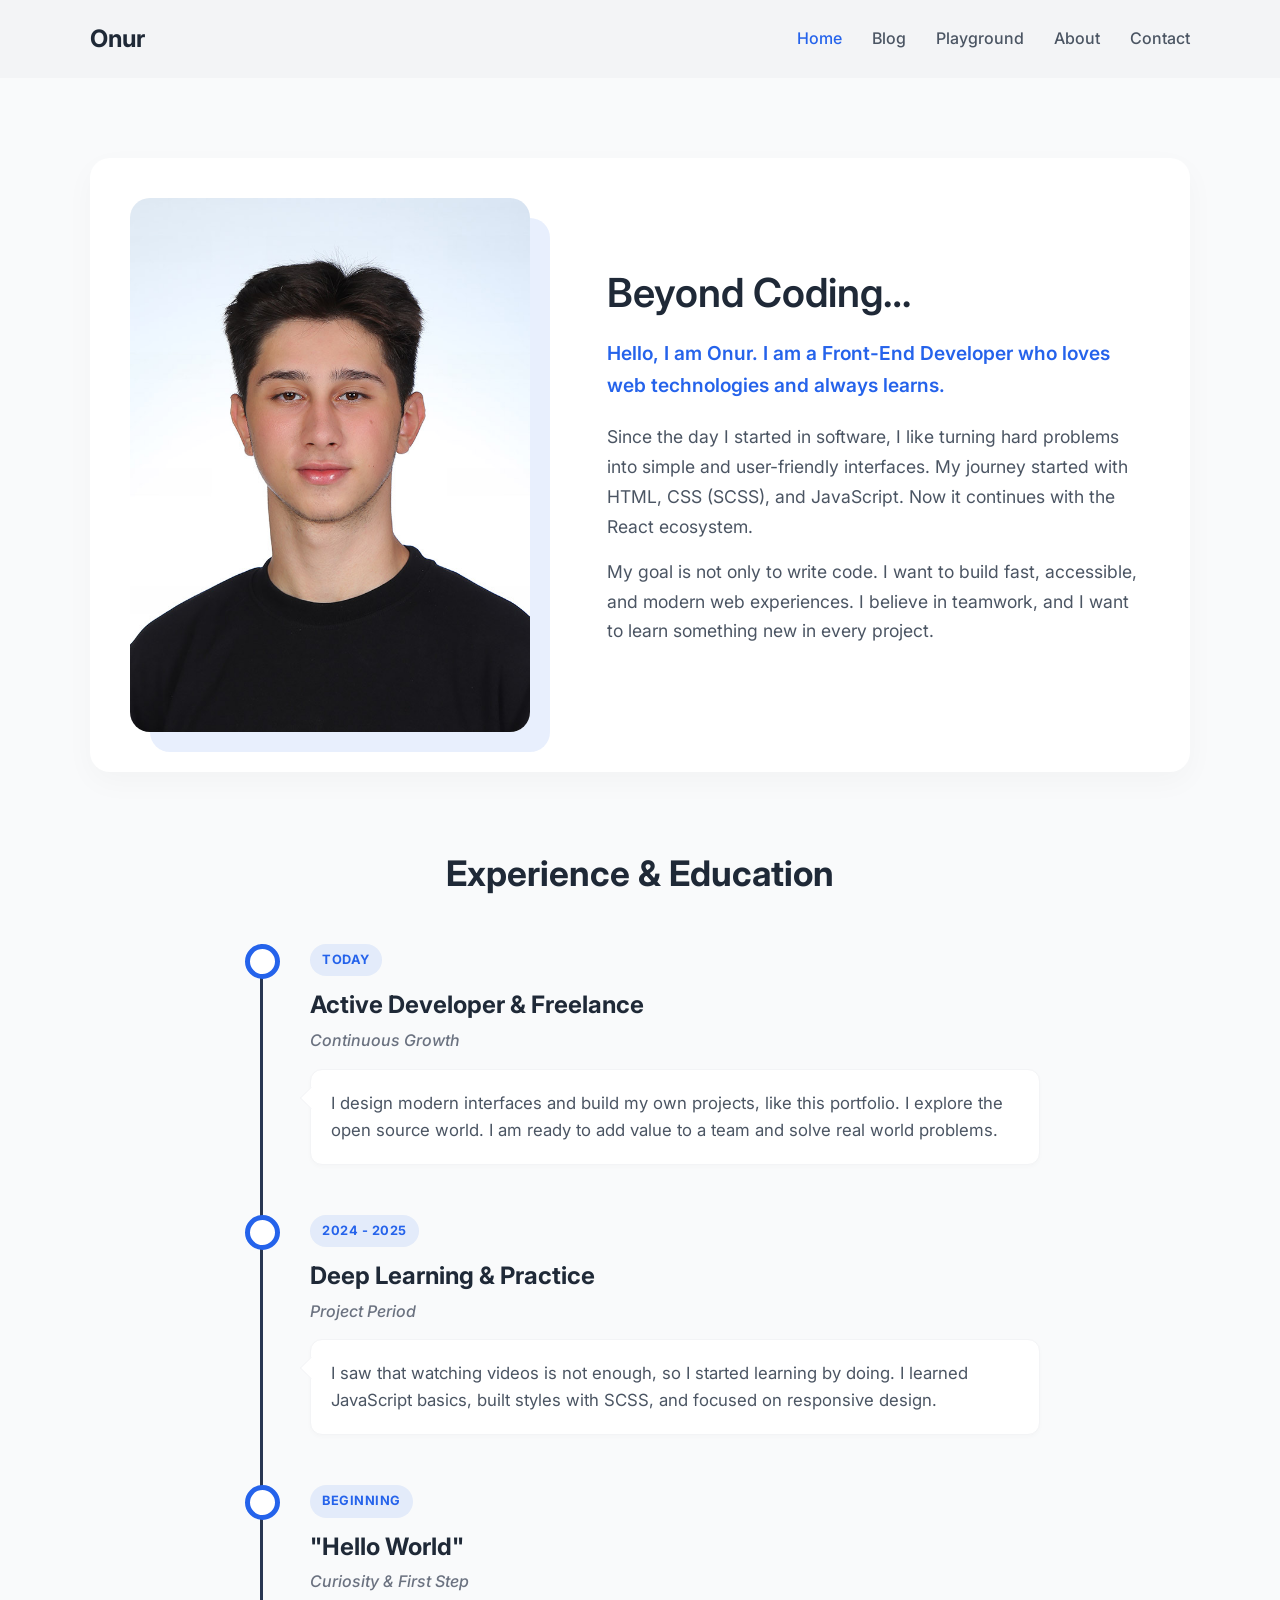
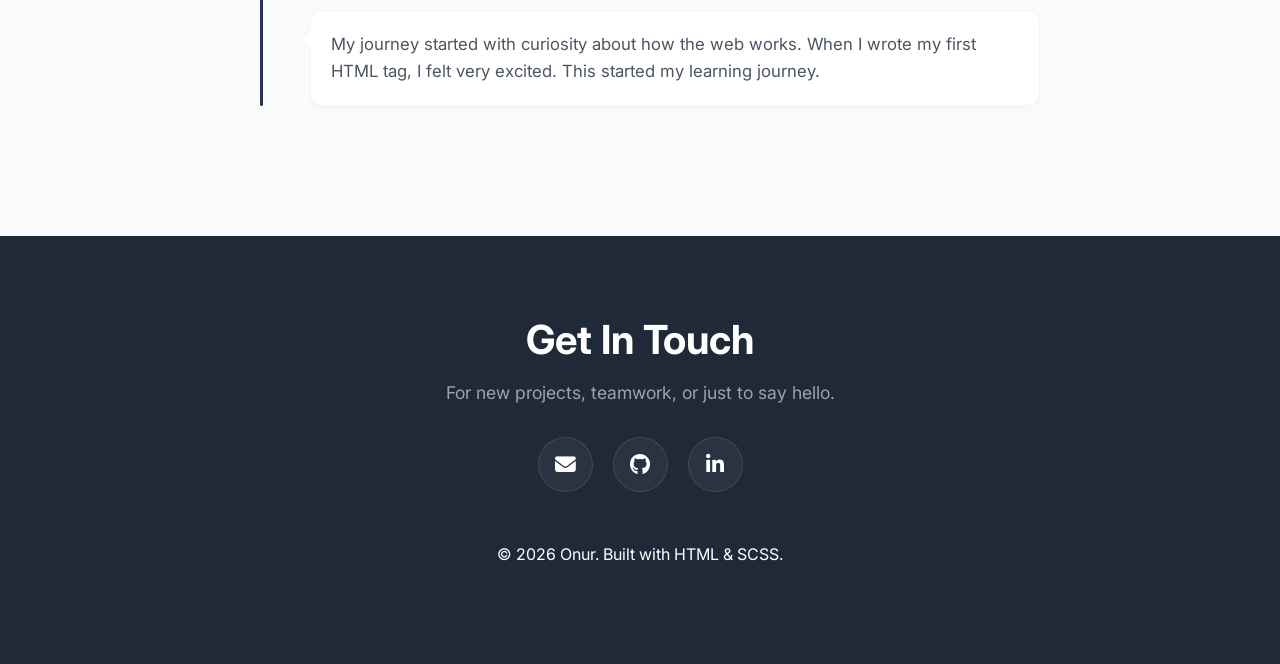
==== commit cfe96d58: "refactor: improve project structure" ====
--- a/about.html
+++ b/about.html
@@ -4,25 +4,29 @@
 <head>
     <meta charset="UTF-8" />
     <meta name="viewport" content="width=device-width, initial-scale=1.0" />
+    <link rel="icon" href="/favicon.ico?v=1">
+    <link rel="icon" type="image/png" sizes="32x32" href="/favicon-32x32.png?v=1">
+    <link rel="icon" type="image/png" sizes="16x16" href="/favicon-16x16.png?v=1">
+    <link rel="apple-touch-icon" sizes="180x180" href="/apple-touch-icon.png">
     <link rel="preconnect" href="https://fonts.googleapis.com" />
     <link rel="preconnect" href="https://fonts.gstatic.com" crossorigin />
     <link href="https://fonts.googleapis.com/css2?family=Inter:wght@300;400;600;700&display=swap" rel="stylesheet" />
     <link rel="stylesheet" href="https://cdnjs.cloudflare.com/ajax/libs/font-awesome/6.4.0/css/all.min.css" />
     <link rel="stylesheet" href="assets/css/style.css" />
-    <title>About Me | Onur</title>
+    <title>Onur Arslan</title>
 </head>
 
 <body>
     <header class="header">
         <div class="container">
-            <a href="#" class="logo">Onur</a>
+            <a href="index.html" class="logo">Onur</a>
             <nav class="navbar">
                 <ul>
-                    <li><a href="index.html" class="active">Home</a></li>
-                    <li><a href="blog.html">Blog</a></li>
-                    <li><a href="playground.html">Playground</a></li>
-                    <li><a href="about.html">About</a></li>
-                    <li><a href="contact.html">Contact</a></li>
+                    <li><a href="index.html" class="nav-link active">Home</a></li>
+                    <li><a href="blog.html" class="nav-link">Blog</a></li>
+                    <li><a href="playground.html" class="nav-link">Playground</a></li>
+                    <li><a href="about.html" class="nav-link">About</a></li>
+                    <li><a href="contact.html" class="nav-link">Contact</a></li>
                 </ul>
             </nav>
 
@@ -51,7 +55,6 @@
                     <p>My goal is not only to write code.
                         I want to build fast, accessible, and modern web experiences.
                         I believe in teamwork, and I want to learn something new in every project.</p>
-                    <a href="#" class="btn btn-primary"><i class="fa-solid fa-download"></i> Download Resume</a>
                 </div>
             </div>
         </div>
@@ -103,10 +106,10 @@
                 <div class="social-links">
                     <a href="mailto:onura6673@gmail.com" class="social-btn" aria-label="Email"><i
                             class="fa-solid fa-envelope"></i></a>
-                    <a href="https://github.com/" target="_blank" class="social-btn" aria-label="GitHub"><i
-                            class="fa-brands fa-github"></i></a>
-                    <a href="https://linkedin.com/" target="_blank" class="social-btn" aria-label="LinkedIn"><i
-                            class="fa-brands fa-linkedin-in"></i></a>
+                    <a href="https://github.com/Onur-Ars" target="_blank" rel="noopener noreferrer" class="social-btn"
+                        aria-label="GitHub"><i class="fa-brands fa-github"></i></a>
+                    <a href="https://www.linkedin.com/in/onur-arslann/" target="_blank" rel="noopener noreferrer"
+                        class="social-btn" aria-label="LinkedIn"><i class="fa-brands fa-linkedin-in"></i></a>
                 </div>
             </div>
 
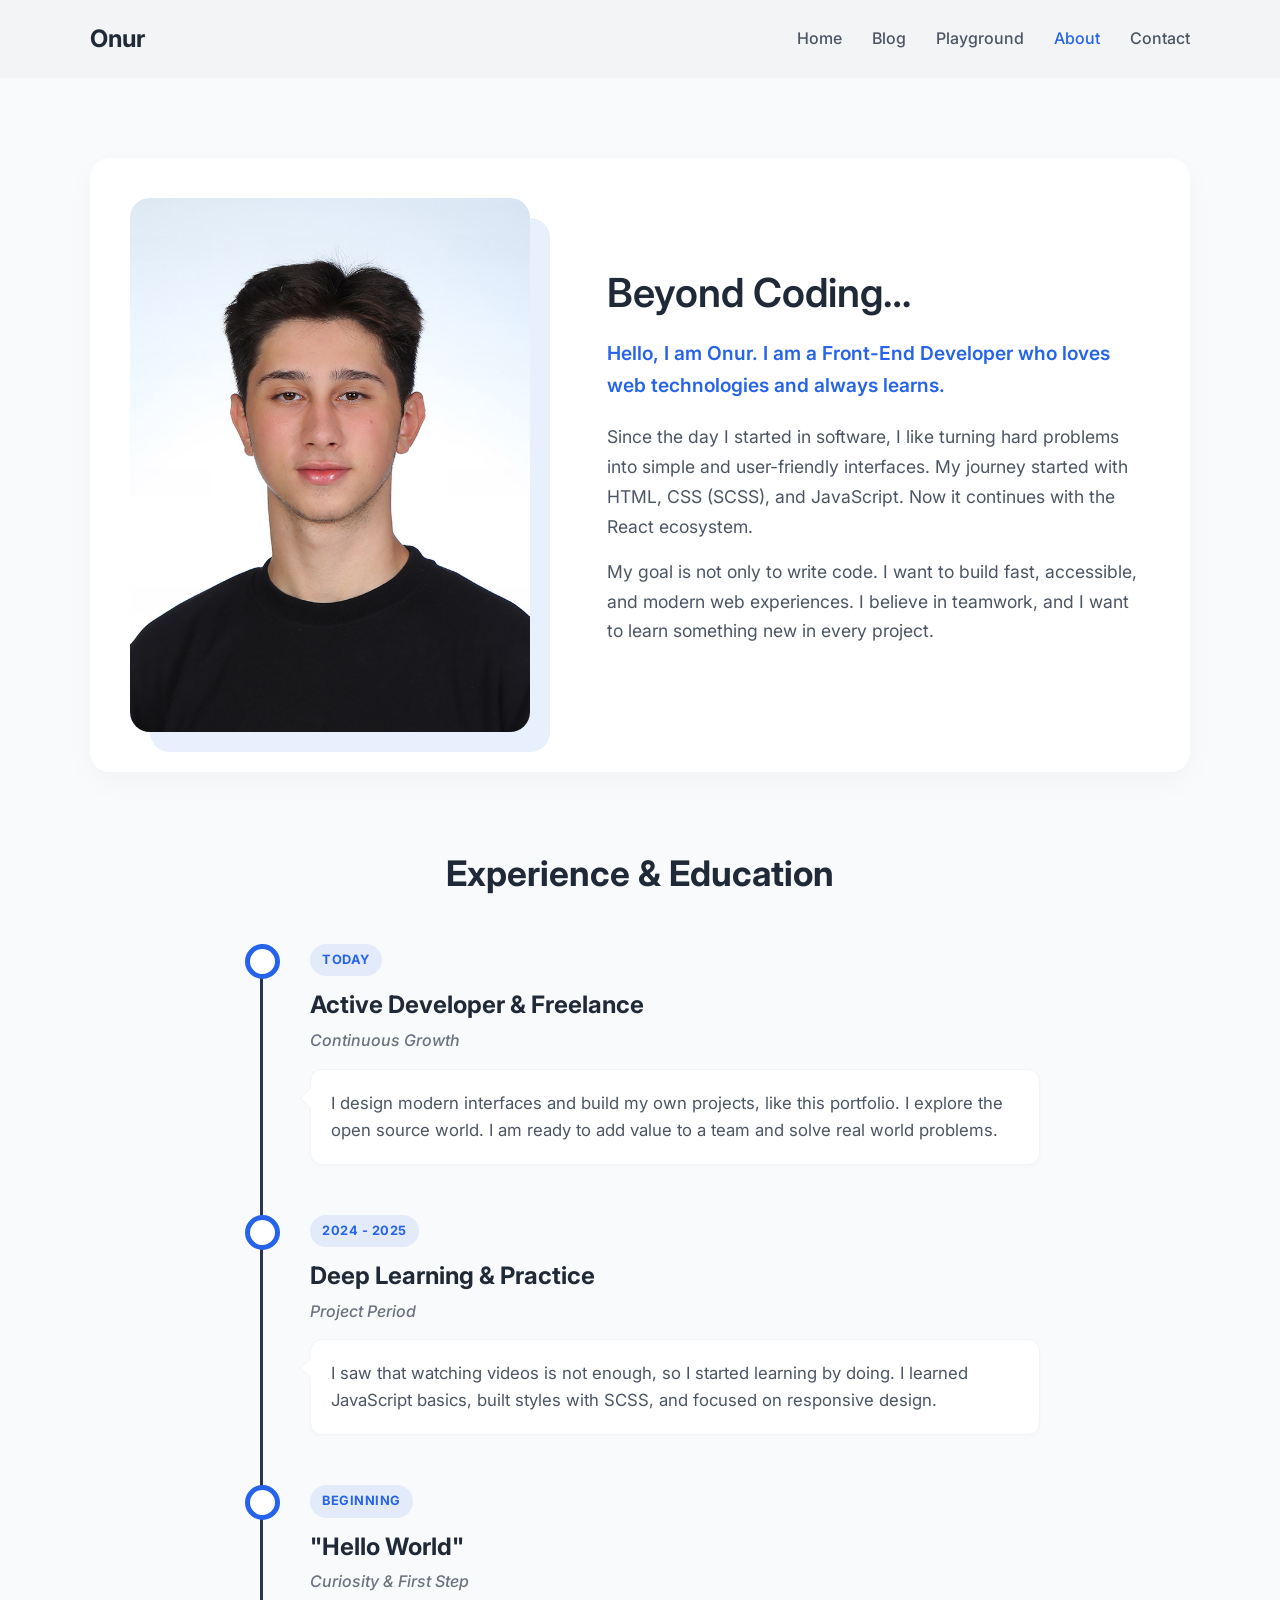
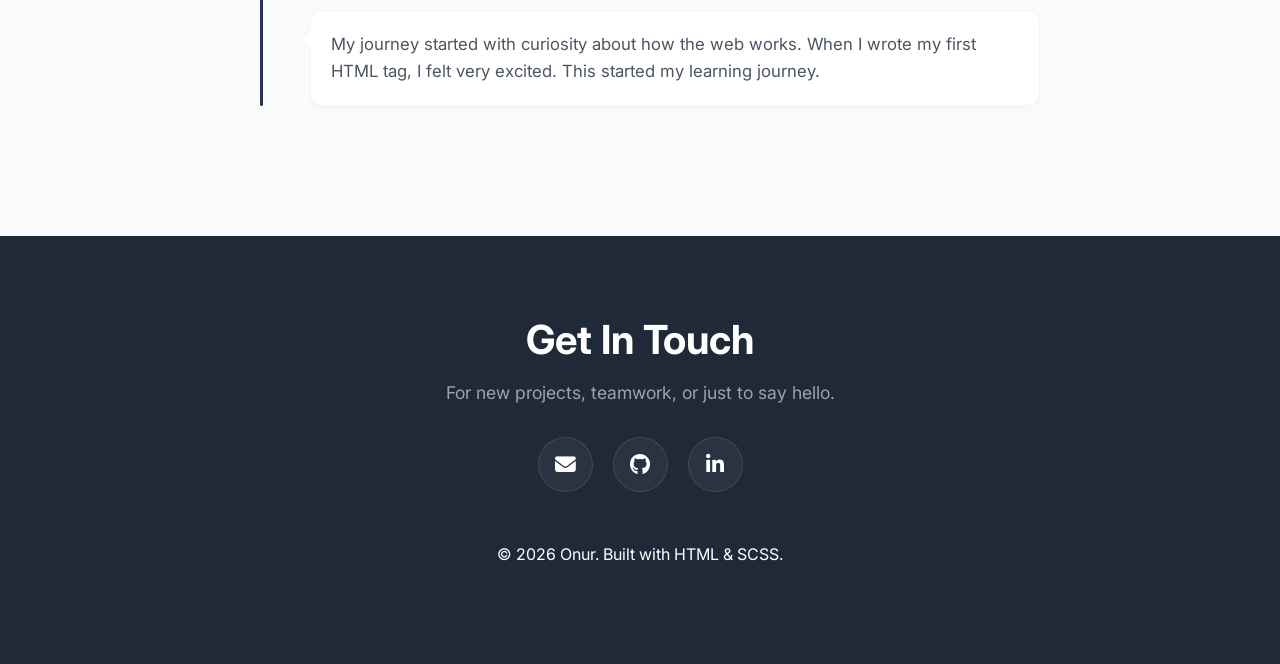
==== commit 6ddecba1: "General corrections" ====
--- a/about.html
+++ b/about.html
@@ -13,7 +13,22 @@
     <link href="https://fonts.googleapis.com/css2?family=Inter:wght@300;400;600;700&display=swap" rel="stylesheet" />
     <link rel="stylesheet" href="https://cdnjs.cloudflare.com/ajax/libs/font-awesome/6.4.0/css/all.min.css" />
     <link rel="stylesheet" href="assets/css/style.css" />
-    <title>Onur Arslan</title>
+    <title>About | Onur Arslan</title>
+    <meta name="description"
+        content="Learn more about Onur Arslan, his frontend journey, skills, and passion for building modern web experiences.">
+    <meta property="og:title" content="About | Onur Arslan">
+    <meta property="og:description"
+        content="Learn more about Onur Arslan, his frontend journey, skills, and passion for building modern web experiences.">
+    <meta property="og:type" content="website">
+    <meta property="og:image" content="assets/images/meImages.jpeg">
+
+    <meta name="twitter:card" content="summary_large_image">
+    <meta name="twitter:title" content="About | Onur Arslan">
+    <meta name="twitter:description"
+        content="Learn more about Onur Arslan, his frontend journey, skills, and passion for building modern web experiences.">
+    <meta name="twitter:image" content="assets/images/meImages.jpeg">
+
+
 </head>
 
 <body>
@@ -22,10 +37,10 @@
             <a href="index.html" class="logo">Onur</a>
             <nav class="navbar">
                 <ul>
-                    <li><a href="index.html" class="nav-link active">Home</a></li>
+                    <li><a href="index.html" class="nav-link">Home</a></li>
                     <li><a href="blog.html" class="nav-link">Blog</a></li>
                     <li><a href="playground.html" class="nav-link">Playground</a></li>
-                    <li><a href="about.html" class="nav-link">About</a></li>
+                    <li><a href="about.html" class="nav-link active">About</a></li>
                     <li><a href="contact.html" class="nav-link">Contact</a></li>
                 </ul>
             </nav>
